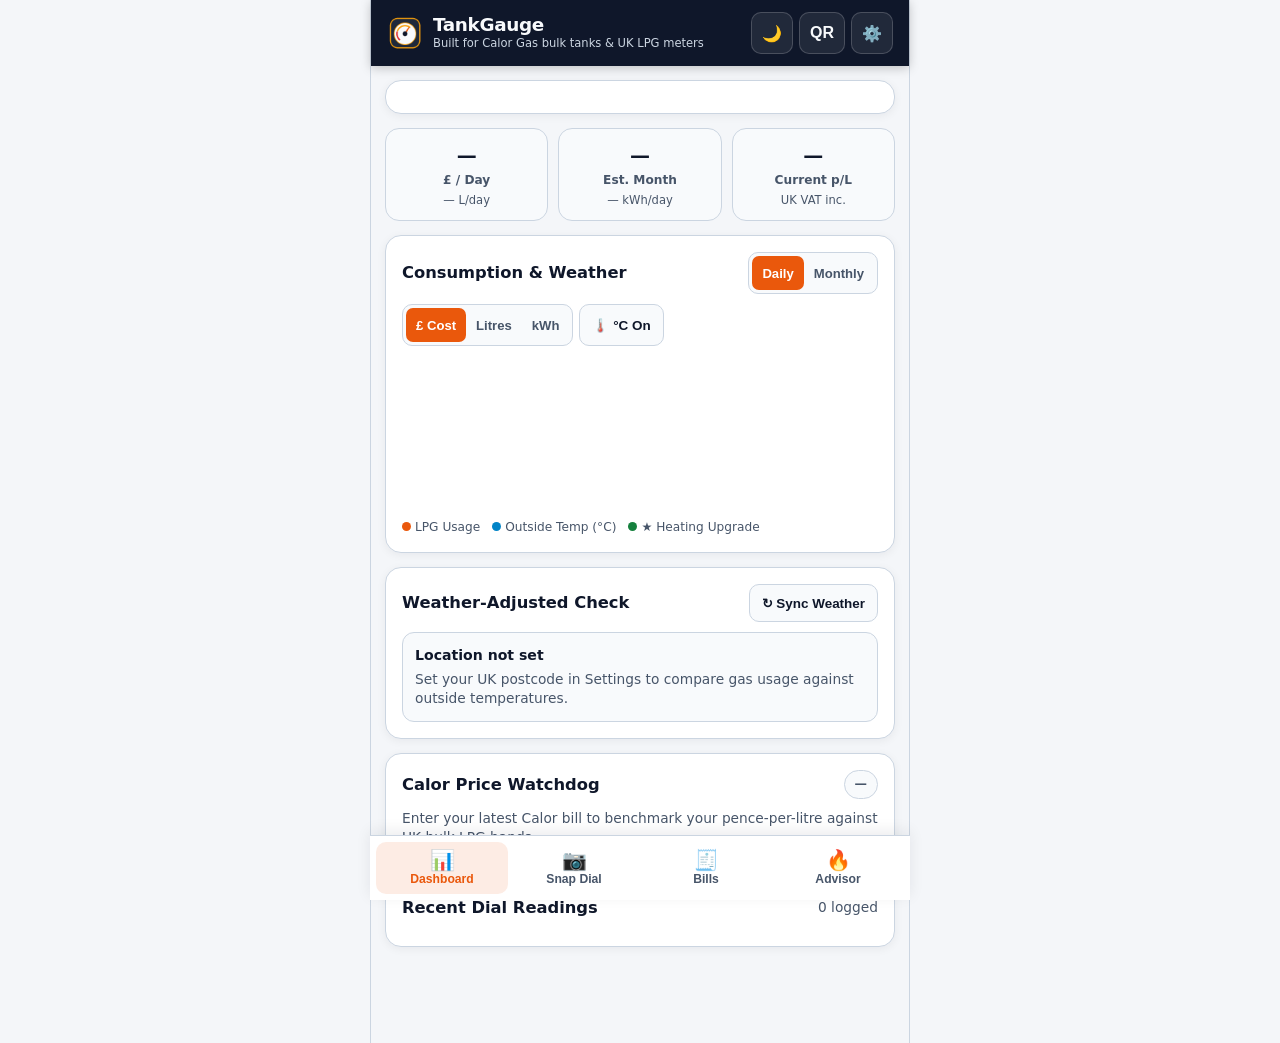
==== index.html @ f39e9ff8 "Initial release: TankGauge Calor & UK LPG PWA" ====
<!DOCTYPE html>
<html lang="en-GB" data-theme="light">
<head>
  <meta charset="UTF-8" />
  <meta name="viewport" content="width=device-width, initial-scale=1.0, viewport-fit=cover" />
  <meta name="theme-color" content="#0F172A" />
  <meta name="apple-mobile-web-app-capable" content="yes" />
  <meta name="apple-mobile-web-app-status-bar-style" content="black-translucent" />
  <title>TankGauge — Calor & UK LPG Tracker</title>
  <link rel="manifest" href="./manifest.json" />
  <link rel="icon" type="image/png" sizes="192x192" href="./icon-192.png" />
  <link rel="apple-touch-icon" href="./apple-touch-icon.png" />
  <link rel="stylesheet" href="./styles.css" />
</head>
<body>
  <div class="app-shell">
    <!-- Top Header -->
    <header class="top-header">
      <div class="brand-wrap">
        <img src="./icon-192.png" alt="TankGauge" class="brand-icon" />
        <div>
          <h1 class="brand-title">TankGauge</h1>
          <p class="brand-sub">Built for Calor Gas bulk tanks &amp; UK LPG meters</p>
        </div>
      </div>
      <div class="header-actions">
        <button type="button" class="icon-btn" id="btnThemeToggle" title="Toggle Daylight / Dark Mode" aria-label="Toggle theme">🌙</button>
        <button type="button" class="icon-btn" id="btnOpenShare" title="Share QR Code" aria-label="Share app QR">QR</button>
        <button type="button" class="icon-btn" id="btnOpenSettings" title="Settings" aria-label="Open settings">⚙️</button>
      </div>
    </header>

    <!-- Demo Ribbon -->
    <div id="demoRibbon" class="demo-ribbon" hidden>
      <span>Demo Mode Active (Aberdeenshire Sample)</span>
      <button type="button" id="btnClearDemoTop">Clear &amp; Use My Tank</button>
    </div>

    <main class="main-content">
      <!-- ==================== TAB 1: DASHBOARD ==================== -->
      <section id="tab-dashboard" class="tab-panel active">
        <div id="welcomeCard" class="card welcome-card" hidden>
          <h2 class="card-title">Welcome to TankGauge</h2>
          <p class="muted" style="margin:6px 0 12px;">
            Snap a close-up photo of your Calor tank dial, log your last gas bill, and track your real daily &amp; monthly £ cost — completely private on your phone.
          </p>
          <div class="btn-row">
            <button type="button" class="btn btn-primary" id="btnTryDemo">✨ Try Sample Data</button>
            <button type="button" class="btn btn-secondary" id="btnStartFirstSnap">📷 Snap Your First Dial</button>
          </div>
        </div>

        <div class="card">
          <div id="heroGaugeContainer"></div>
        </div>

        <div class="kpi-grid">
          <div class="kpi-pill">
            <div class="kpi-val" id="kpiDailyCost">—</div>
            <div class="kpi-lbl">£ / Day</div>
            <div class="kpi-sub" id="kpiLitresDay">— L/day</div>
          </div>
          <div class="kpi-pill">
            <div class="kpi-val" id="kpiMonthlyCost">—</div>
            <div class="kpi-lbl">Est. Month</div>
            <div class="kpi-sub" id="kpiKwhDay">— kWh/day</div>
          </div>
          <div class="kpi-pill">
            <div class="kpi-val" id="kpiCurrentPpl">—</div>
            <div class="kpi-lbl">Current p/L</div>
            <div class="kpi-sub" id="kpiPplDelta">UK VAT inc.</div>
          </div>
        </div>

        <!-- Usage & Weather Graph -->
        <div class="card">
          <div class="card-title-row">
            <h2 class="card-title">Consumption &amp; Weather</h2>
            <div class="seg-group" id="granularityToggle">
              <button type="button" class="seg-btn active" data-gran="daily">Daily</button>
              <button type="button" class="seg-btn" data-gran="monthly">Monthly</button>
            </div>
          </div>
          <div class="seg-bar">
            <div class="seg-group" id="metricToggle">
              <button type="button" class="seg-btn active" data-metric="cost">£ Cost</button>
              <button type="button" class="seg-btn" data-metric="litres">Litres</button>
              <button type="button" class="seg-btn" data-metric="kwh">kWh</button>
            </div>
            <button type="button" class="btn btn-sm btn-secondary" id="btnToggleWeatherOverlay">🌡️ °C On</button>
          </div>

          <div class="chart-box">
            <canvas id="consumptionChartCanvas"></canvas>
          </div>
          <div id="chartTooltip" class="chart-tooltip" hidden></div>
          <div class="chart-legend">
            <span><i class="dot" style="background:var(--accent);"></i>LPG Usage</span>
            <span><i class="dot" style="background:var(--sky);"></i>Outside Temp (°C)</span>
            <span><i class="dot" style="background:var(--ok);"></i>★ Heating Upgrade</span>
          </div>
        </div>

        <!-- Local Weather Insight -->
        <div class="card">
          <div class="card-title-row">
            <h2 class="card-title">Weather-Adjusted Check</h2>
            <button type="button" class="btn btn-sm btn-secondary" id="btnRefreshWeather">↻ Sync Weather</button>
          </div>
          <div class="weather-box">
            <div>
              <strong id="weatherLocationLabel">Location not set</strong>
              <p id="weatherInsightText" class="muted" style="margin:4px 0 0;">
                Set your UK postcode in Settings to compare gas usage against outside temperatures.
              </p>
            </div>
          </div>
        </div>

        <!-- Calor Price Watchdog Summary -->
        <div class="card">
          <div class="card-title-row">
            <h2 class="card-title">Calor Price Watchdog</h2>
            <span id="watchdogBadge" class="status-pill badge-muted">—</span>
          </div>
          <p id="watchdogSummaryText" class="muted" style="margin:0;">
            Enter your latest Calor bill to benchmark your pence-per-litre against UK bulk LPG bands.
          </p>
        </div>

        <!-- Reading History -->
        <div class="card">
          <div class="card-title-row">
            <h2 class="card-title">Recent Dial Readings</h2>
            <span class="muted" id="readingCountLabel">0 logged</span>
          </div>
          <div id="readingHistoryList" class="list-stack"></div>
        </div>
      </section>

      <!-- ==================== TAB 2: SNAP DIAL ==================== -->
      <section id="tab-snap" class="tab-panel">
        <!-- Bulk Tank Guided Camera Card -->
        <div class="card" id="bulkCameraCard">
          <div class="card-title-row">
            <h2 class="card-title">Guided Calor Dial Snap</h2>
            <span class="muted">Hold phone flat above dial</span>
          </div>

          <div class="camera-stage" id="cameraStage">
            <video id="cameraVideo" class="camera-video" playsinline muted hidden></video>
            <div class="reticle-overlay" id="reticleOverlay" hidden>
              <div class="reticle-ring">
                <span class="reticle-top-mark">12 O'CLOCK (50%)</span>
              </div>
              <div id="tiltBadge" class="tilt-badge">Align ring around dial</div>
            </div>
            <div id="cameraPlaceholder" class="camera-placeholder">
              <div style="font-size:2rem;">📷</div>
              <div><strong>Tap below to open your rear camera</strong><br /><span style="font-size:0.84rem;opacity:0.85;">Or upload a photo / test with a sample dial indoors</span></div>
              <button type="button" class="btn btn-primary" id="btnStartCamera">Start Live Camera</button>
            </div>
          </div>

          <div id="cameraControlsRow" class="field-grid" style="margin-top:10px;" hidden>
            <div class="field" id="zoomControlWrap" style="margin-bottom:0;" hidden>
              <label for="cameraZoomSlider">Zoom (<span id="zoomValueLabel">1.0x</span>)</label>
              <input type="range" id="cameraZoomSlider" min="1" max="3" step="0.1" value="1" />
            </div>
            <div style="display:flex;align-items:flex-end;gap:8px;">
              <button type="button" class="btn btn-secondary btn-block" id="btnToggleTorch" hidden>🔦 Light Off</button>
            </div>
          </div>

          <div class="btn-row" style="margin-top:12px;">
            <button type="button" class="btn btn-primary" id="btnCaptureFrame" hidden>📸 Capture Dial</button>
            <label class="btn btn-secondary" for="dialPhotoUpload" style="margin:0;">
              🖼️ Upload / Take Photo
              <input type="file" id="dialPhotoUpload" accept="image/*" capture="environment" hidden />
            </label>
            <button type="button" class="btn btn-secondary" id="btnTestSampleDial">🎯 Test Sample Dial</button>
          </div>
          <div id="samplePresetBar" class="seg-bar" style="margin-top:8px;" hidden>
            <span class="muted" style="align-self:center;margin-right:4px;">Test dial at:</span>
            <button type="button" class="btn btn-sm btn-secondary sample-dial-btn" data-pct="22">22% (Low)</button>
            <button type="button" class="btn btn-sm btn-secondary sample-dial-btn" data-pct="48">48%</button>
            <button type="button" class="btn btn-sm btn-secondary sample-dial-btn" data-pct="76">76%</button>
          </div>
        </div>

        <!-- Bulk Needle Confirmation Card -->
        <div class="card" id="confirmNeedleCard" hidden>
          <div class="card-title-row">
            <h2 class="card-title">Confirm Needle Reading</h2>
            <span id="confidenceBadge" class="status-pill badge-ok">Auto Match</span>
          </div>
          <p class="muted" style="margin:0 0 8px;">
            Drag the glowing orange line to match your needle tip, or tap <strong>-0.5% / +0.5%</strong>.
          </p>

          <canvas id="dialOverlayCanvas" class="overlay-canvas"></canvas>

          <div class="nudge-row">
            <button type="button" class="btn btn-secondary" id="btnNudgeDown">−0.5%</button>
            <div class="detected-pct-readout" id="detectedPctDisplay">50.0%</div>
            <button type="button" class="btn btn-secondary" id="btnNudgeUp">+0.5%</button>
          </div>

          <div class="btn-row" style="margin-bottom:10px;">
            <button type="button" class="btn btn-sm btn-secondary" id="btnToggleDragMode">🎯 Drag: Needle Tip</button>
            <button type="button" class="btn btn-sm btn-secondary" id="btnReRunAutoDetect">↻ Re-scan Photo</button>
          </div>

          <div id="refillDetectBanner" class="alert-banner alert-warn" hidden>
            🚚 Tank level jumped up — looks like a Calor refill! We won't count this jump as gas burned.
            <label class="checkbox-row" style="margin-top:4px;min-height:32px;">
              <input type="checkbox" id="chkReadingIsRefill" checked />
              <span>Mark as Tank Refill Delivery</span>
            </label>
          </div>

          <div class="field-grid">
            <div class="field">
              <label for="bulkReadingDate">Date</label>
              <input type="date" id="bulkReadingDate" />
            </div>
            <div class="field">
              <label>Estimated Tank Vol.</label>
              <input type="text" id="bulkReadingLitresPreview" readonly />
            </div>
          </div>
          <div class="field">
            <label for="bulkReadingNote">Note (optional)</label>
            <input type="text" id="bulkReadingNote" placeholder="e.g. Frosty morning check" />
          </div>

          <div class="btn-row">
            <button type="button" class="btn btn-primary" id="btnSaveBulkReading">✅ Save Reading</button>
            <button type="button" class="btn btn-secondary" id="btnDiscardSnap">Retake</button>
          </div>
        </div>

        <!-- Piped Meter Mode Card -->
        <div class="card" id="meterSnapCard" hidden>
          <div class="card-title-row">
            <h2 class="card-title">Log Piped LPG Meter</h2>
            <span class="muted" id="meterUnitBadge">m³</span>
          </div>
          <div class="field">
            <label for="meterValueInput">Current Meter Reading (<span id="meterUnitLabel">m³</span>)</label>
            <input type="number" step="0.01" id="meterValueInput" placeholder="e.g. 1428.50" />
          </div>
          <div class="field-grid">
            <div class="field">
              <label for="meterReadingDate">Date</label>
              <input type="date" id="meterReadingDate" />
            </div>
            <div class="field">
              <label for="meterReadingNote">Note (optional)</label>
              <input type="text" id="meterReadingNote" placeholder="e.g. Box check" />
            </div>
          </div>
          <div class="btn-row" style="margin-bottom:10px;">
            <label class="btn btn-secondary" for="meterPhotoUpload" style="margin:0;">
              📸 Snap Meter Photo
              <input type="file" id="meterPhotoUpload" accept="image/*" capture="environment" hidden />
            </label>
            <button type="button" class="btn btn-secondary" id="btnAiReadMeter">✨ AI Read Digits</button>
          </div>
          <button type="button" class="btn btn-primary btn-block" id="btnSaveMeterReading">✅ Save Meter Reading</button>
        </div>
      </section>

      <!-- ==================== TAB 3: BILLS ==================== -->
      <section id="tab-bills" class="tab-panel">
        <div class="card">
          <div class="card-title-row">
            <h2 class="card-title">Add Calor / LPG Bill</h2>
            <button type="button" class="btn btn-sm btn-secondary" id="btnOpenTankHelper">🧮 Tank Size Helper</button>
          </div>

          <div class="btn-row" style="margin-bottom:12px;">
            <label class="btn btn-secondary btn-sm" for="billPhotoUpload" style="margin:0;">
              ✨ AI Scan Bill Photo
              <input type="file" id="billPhotoUpload" accept="image/*" hidden />
            </label>
          </div>

          <form id="billForm">
            <div class="field-grid">
              <div class="field">
                <label for="billDate">Delivery / Bill Date</label>
                <input type="date" id="billDate" required />
              </div>
              <div class="field">
                <label for="billSupplier">Supplier</label>
                <input type="text" id="billSupplier" value="Calor Gas" />
              </div>
            </div>

            <div class="field-grid">
              <div class="field">
                <label for="billLitres" id="billQtyLabel">Litres Delivered</label>
                <input type="number" step="0.1" min="1" id="billLitres" placeholder="e.g. 1000" required />
              </div>
              <div class="field">
                <label for="billUnitType">Unit</label>
                <select id="billUnitType">
                  <option value="litres">Litres (Bulk Tank)</option>
                  <option value="m3">m³ (Piped Meter)</option>
                  <option value="ft3">ft³ (Imperial Meter)</option>
                </select>
              </div>
            </div>

            <div class="field-grid">
              <div class="field">
                <label for="billTotalPaid">Total Paid (£)</label>
                <input type="number" step="0.01" min="0" id="billTotalPaid" placeholder="e.g. 650.00" />
              </div>
              <div class="field">
                <label for="billUnitPrice">OR Unit Price (p/L)</label>
                <input type="number" step="0.01" min="0" id="billUnitPrice" placeholder="e.g. 65.0" />
              </div>
            </div>

            <div class="field-grid">
              <div class="field">
                <label for="billStandingCharge">Standing Charge (p/day)</label>
                <input type="number" step="0.1" min="0" id="billStandingCharge" value="23.0" />
              </div>
              <div class="field" style="justify-content:flex-end;">
                <label class="checkbox-row">
                  <input type="checkbox" id="billVatIncluded" checked />
                  <span>Prices include 5% UK VAT</span>
                </label>
              </div>
            </div>

            <div class="field">
              <label for="billNote">Note (optional)</label>
              <input type="text" id="billNote" placeholder="e.g. Autumn top-up" />
            </div>

            <button type="submit" class="btn btn-primary btn-block">💾 Save Gas Bill</button>
          </form>
        </div>

        <div class="card">
          <div class="card-title-row">
            <h2 class="card-title">Price per Litre Trend (inc. 5% VAT)</h2>
            <span class="muted">Green = Typical UK 55–68p/L</span>
          </div>
          <div class="chart-box">
            <canvas id="priceTrendCanvas"></canvas>
          </div>
        </div>

        <div class="card">
          <div class="card-title-row">
            <h2 class="card-title">Saved Bills</h2>
            <span class="muted" id="billCountLabel">0 bills</span>
          </div>
          <div id="billHistoryList" class="list-stack"></div>
        </div>
      </section>

      <!-- ==================== TAB 4: ADVISOR ==================== -->
      <section id="tab-advisor" class="tab-panel">
        <div class="card">
          <div class="card-title-row">
            <h2 class="card-title">Your Home &amp; Heater Setup</h2>
            <span class="muted">6 quick taps</span>
          </div>

          <div class="field-grid">
            <div class="field">
              <label for="profHomeType">Home Type</label>
              <select id="profHomeType">
                <option value="park_home">Park Home / Lodge</option>
                <option value="stone_cottage">Stone / Rural Cottage</option>
                <option value="detached_modern">Detached House</option>
                <option value="semi_terrace">Semi / Terrace</option>
                <option value="bungalow">Bungalow</option>
              </select>
            </div>
            <div class="field">
              <label for="profHeaterType">Heater / Boiler</label>
              <select id="profHeaterType">
                <option value="condensing_combi">Modern Condensing Combi</option>
                <option value="system_tank">System Boiler + Water Tank</option>
                <option value="old_boiler">Older Non-Condensing Boiler</option>
                <option value="warm_air">Warm-Air Gas Heater</option>
                <option value="gas_fires">Gas Fires / Convector</option>
              </select>
            </div>
          </div>

          <div class="field-grid">
            <div class="field">
              <label for="profControls">Controls</label>
              <select id="profControls">
                <option value="smart_trv">Smart Stat + Room TRVs</option>
                <option value="programmer_stat">Timer + Room Stat</option>
                <option value="basic_on_off">Basic On/Off Only</option>
              </select>
            </div>
            <div class="field">
              <label for="profFlowTemp">Radiator Temp Setting</label>
              <select id="profFlowTemp">
                <option value="high_70plus">High (70–80°C / Default)</option>
                <option value="medium_60_70">Medium (61–69°C)</option>
                <option value="low_under_60">Low (55–60°C / Condensing)</option>
                <option value="unknown">Not Sure</option>
              </select>
            </div>
          </div>

          <div class="field-grid">
            <div class="field">
              <label for="profInsulation">Insulation Level</label>
              <select id="profInsulation">
                <option value="poor">Draughty / Older</option>
                <option value="average">Average Double Glazed</option>
                <option value="good">Well Insulated</option>
              </select>
            </div>
            <div class="field">
              <label for="profRegion">UK Region (Grants)</label>
              <select id="profRegion">
                <option value="scotland">Scotland</option>
                <option value="england_wales">England &amp; Wales</option>
                <option value="ni">Northern Ireland</option>
              </select>
            </div>
          </div>
        </div>

        <!-- Savings Summary -->
        <div class="card">
          <div class="card-title-row">
            <h2 class="card-title">Tailored Annual Savings</h2>
            <span id="adviceBasisBadge" class="status-pill badge-muted">Estimated</span>
          </div>
          <div class="kpi-grid">
            <div class="kpi-pill">
              <div class="kpi-val" style="color:var(--ok);" id="advImplementedVal">£0</div>
              <div class="kpi-lbl">Saved / Yr</div>
            </div>
            <div class="kpi-pill">
              <div class="kpi-val" style="color:var(--accent);" id="advRemainingVal">£0</div>
              <div class="kpi-lbl">Still Available</div>
            </div>
            <div class="kpi-pill">
              <div class="kpi-val" id="advBaselineVal">£1,450</div>
              <div class="kpi-lbl">Est. Yearly Gas</div>
            </div>
          </div>
        </div>

        <div class="card">
          <h2 class="card-title" style="margin-bottom:10px;">1. £0 Quick Wins Today</h2>
          <div id="tipsQuickWins" class="list-stack"></div>
        </div>

        <div class="card">
          <h2 class="card-title" style="margin-bottom:10px;">2. Low-Cost Tweaks (£15–£250)</h2>
          <div id="tipsLowCost" class="list-stack"></div>
        </div>

        <div class="card">
          <h2 class="card-title" style="margin-bottom:10px;">3. Major Upgrades &amp; UK Grants</h2>
          <div id="tipsMajorUpgrades" class="list-stack"></div>
          <div id="grantLinksBox" style="margin-top:12px;display:flex;flex-direction:column;gap:8px;"></div>
        </div>
      </section>
    </main>

    <!-- Bottom Tab Bar -->
    <nav class="bottom-nav" aria-label="Primary navigation">
      <button type="button" class="nav-btn active" data-tab="dashboard">
        <span class="nav-ico">📊</span><span>Dashboard</span>
      </button>
      <button type="button" class="nav-btn" data-tab="snap">
        <span class="nav-ico">📷</span><span>Snap Dial</span>
      </button>
      <button type="button" class="nav-btn" data-tab="bills">
        <span class="nav-ico">🧾</span><span>Bills</span>
      </button>
      <button type="button" class="nav-btn" data-tab="advisor">
        <span class="nav-ico">🔥</span><span>Advisor</span>
      </button>
    </nav>
  </div>

  <!-- ==================== SETTINGS MODAL ==================== -->
  <div id="settingsModal" class="modal-backdrop" hidden>
    <div class="modal-sheet">
      <div class="modal-head">
        <h2 class="card-title">TankGauge Settings</h2>
        <button type="button" class="btn btn-sm btn-secondary" data-close-modal="settingsModal">✕ Close</button>
      </div>

      <div class="field-grid">
        <div class="field">
          <label for="setMode">Gas Setup Mode</label>
          <select id="setMode">
            <option value="bulk">Bulk Calor Tank (% Dial)</option>
            <option value="meter">Piped LPG Meter (m³ / ft³)</option>
          </select>
        </div>
        <div class="field">
          <label for="setTankCapacity">Tank Size (Litres)</label>
          <select id="setTankCapacity">
            <option value="1200">1,200 L (Standard Small)</option>
            <option value="1410">1,410 L (Above Ground)</option>
            <option value="2000">2,000 L (Medium)</option>
            <option value="2200">2,200 L (Calor Medium)</option>
            <option value="2400">2,400 L (Large)</option>
            <option value="4000">4,000 L (Extra Large)</option>
          </select>
        </div>
      </div>

      <div class="field-grid">
        <div class="field">
          <label for="setReorderPct">Reorder Alert (%)</label>
          <input type="number" min="10" max="45" id="setReorderPct" value="25" />
        </div>
        <div class="field">
          <label for="setMeterUnit">Piped Meter Unit</label>
          <select id="setMeterUnit">
            <option value="m3">m³ (Metric)</option>
            <option value="ft3">ft³ (Imperial)</option>
            <option value="litres">Litres</option>
          </select>
        </div>
      </div>

      <hr style="border:none;border-top:1px solid var(--border);margin:10px 0;" />

      <div class="field">
        <label for="setDialPreset">Dial Scale Preset</label>
        <select id="setDialPreset">
          <option value="rochester_5_95">Calor Rochester (5%–95%, ±140°)</option>
          <option value="rochester_0_90">Rochester Standard (0%–90%, ±135°)</option>
          <option value="srg_10_90">SRG / Magnetel (10%–90%, ±135°)</option>
        </select>
      </div>
      <div class="field-grid">
        <div class="field">
          <label for="setDialRotation">Dial Rotation Offset (°): <span id="rotValLbl">0°</span></label>
          <input type="range" id="setDialRotation" min="-25" max="25" step="1" value="0" />
        </div>
        <div class="field">
          <label for="setDialSpan">Needle Sweep (°): <span id="spanValLbl">±140°</span></label>
          <input type="range" id="setDialSpan" min="115" max="155" step="1" value="140" />
        </div>
      </div>

      <hr style="border:none;border-top:1px solid var(--border);margin:10px 0;" />

      <div class="field">
        <label for="setLocationQuery">UK Postcode or Town (for free local weather)</label>
        <div style="display:flex;gap:8px;">
          <input type="text" id="setLocationQuery" placeholder="e.g. AB51 0YX or Kintore" />
          <button type="button" class="btn btn-secondary" id="btnSaveLocation">Find &amp; Sync</button>
        </div>
      </div>

      <div class="field">
        <label for="setGeminiKey">Optional Gemini API Key (only for AI Bill/Meter Scan)</label>
        <input type="password" id="setGeminiKey" placeholder="Leave blank — 100% optional" />
        <span class="muted">Stored only in this phone's browser. Dial reading &amp; all graphs need zero key.</span>
      </div>

      <hr style="border:none;border-top:1px solid var(--border);margin:10px 0;" />

      <div class="btn-row">
        <button type="button" class="btn btn-sm btn-secondary" id="btnExportJson">⬇️ Backup JSON</button>
        <button type="button" class="btn btn-sm btn-secondary" id="btnExportCsv">📄 Export CSV</button>
        <label class="btn btn-sm btn-secondary" for="importJsonInput" style="margin:0;">
          ⬆️ Restore JSON
          <input type="file" id="importJsonInput" accept=".json,application/json" hidden />
        </label>
      </div>
      <div class="btn-row" style="margin-top:10px;">
        <button type="button" class="btn btn-sm btn-secondary" id="btnToggleDemoSettings">✨ Load Sample Data</button>
        <button type="button" class="btn btn-sm btn-danger" id="btnResetAll">🗑️ Reset All Data</button>
      </div>
    </div>
  </div>

  <!-- ==================== SHARE QR MODAL ==================== -->
  <div id="shareModal" class="modal-backdrop" hidden>
    <div class="modal-sheet" style="text-align:center;">
      <div class="modal-head">
        <h2 class="card-title">Install / Share TankGauge</h2>
        <button type="button" class="btn btn-sm btn-secondary" data-close-modal="shareModal">✕ Close</button>
      </div>
      <p class="muted">Point any phone camera at this QR code to open and install TankGauge onto the home screen.</p>
      <img src="./qr_tank_gauge.png" alt="TankGauge QR Code" class="qr-frame" />
      <p style="font-size:0.82rem;word-break:break-all;"><strong>https://eric1ramaz-sys.github.io/tank-gauge/</strong></p>
      <button type="button" class="btn btn-primary btn-block" id="btnCopyShareUrl">📋 Copy App Link</button>
    </div>
  </div>

  <!-- ==================== TANK SIZE HELPER MODAL ==================== -->
  <div id="tankHelperModal" class="modal-backdrop" hidden>
    <div class="modal-sheet">
      <div class="modal-head">
        <h2 class="card-title">Help Me Find My Tank Size</h2>
        <button type="button" class="btn btn-sm btn-secondary" data-close-modal="tankHelperModal">✕ Close</button>
      </div>
      <p class="muted">Use any past Calor delivery ticket where you remember roughly what the dial read before and after filling.</p>
      <div class="field">
        <label for="helpLitres">Litres Delivered on Ticket</label>
        <input type="number" id="helpLitres" placeholder="e.g. 1000" />
      </div>
      <div class="field-grid">
        <div class="field">
          <label for="helpPctBefore">Dial % Before</label>
          <input type="number" id="helpPctBefore" placeholder="e.g. 25" />
        </div>
        <div class="field">
          <label for="helpPctAfter">Dial % After</label>
          <input type="number" id="helpPctAfter" placeholder="e.g. 75" />
        </div>
      </div>
      <div id="tankHelperResult" class="alert-banner alert-ok" hidden></div>
      <div class="btn-row">
        <button type="button" class="btn btn-secondary" id="btnCalcTankSize">Calculate Size</button>
        <button type="button" class="btn btn-primary" id="btnApplyTankSize" hidden>Use This Tank Size</button>
      </div>
    </div>
  </div>

  <!-- ==================== PHOTO LIGHTBOX MODAL ==================== -->
  <div id="photoModal" class="modal-backdrop" hidden>
    <div class="modal-sheet" style="text-align:center;">
      <div class="modal-head">
        <h2 class="card-title" id="photoModalTitle">Saved Dial Photo</h2>
        <button type="button" class="btn btn-sm btn-secondary" data-close-modal="photoModal">✕ Close</button>
      </div>
      <img id="photoModalImg" alt="Saved dial photo" style="width:100%;max-width:380px;border-radius:12px;" />
    </div>
  </div>

  <div id="toast" class="toast" hidden></div>

  <script src="./engine.js"></script>
  <script src="./vision.js"></script>
  <script src="./weather.js"></script>
  <script src="./charts.js"></script>
  <script src="./app.js"></script>
</body>
</html>
---- styles.css ----
:root {
  --bg: #f4f6f9;
  --surface: #ffffff;
  --surface-alt: #f8fafc;
  --header-bg: #0f172a;
  --header-text: #f8fafc;
  --text: #0f172a;
  --muted: #475569;
  --border: #cbd5e1;
  --accent: #ea580c;
  --accent-hover: #c2410c;
  --accent-soft: rgba(234, 88, 12, 0.11);
  --amber: #d97706;
  --ok: #15803d;
  --ok-soft: rgba(22, 163, 74, 0.13);
  --warn: #b45309;
  --warn-soft: rgba(245, 158, 11, 0.16);
  --danger: #b91c1c;
  --danger-soft: rgba(220, 38, 38, 0.13);
  --sky: #0284c7;
  --shadow: 0 2px 10px rgba(15, 23, 42, 0.06);
  --radius: 16px;
}

[data-theme='dark'] {
  --bg: #0b1120;
  --surface: #131c31;
  --surface-alt: #1a2640;
  --header-bg: #080d19;
  --header-text: #f8fafc;
  --text: #f1f5f9;
  --muted: #94a3b8;
  --border: #2b3a55;
  --accent: #fb923c;
  --accent-hover: #f97316;
  --accent-soft: rgba(251, 146, 60, 0.15);
  --amber: #fbbf24;
  --ok: #4ade80;
  --ok-soft: rgba(74, 222, 128, 0.14);
  --warn: #fbbf24;
  --warn-soft: rgba(251, 191, 36, 0.14);
  --danger: #f87171;
  --danger-soft: rgba(248, 113, 113, 0.16);
  --sky: #38bdf8;
  --shadow: 0 4px 16px rgba(0, 0, 0, 0.35);
}

* {
  box-sizing: border-box;
  -webkit-tap-highlight-color: transparent;
}

html,
body {
  margin: 0;
  padding: 0;
  background: var(--bg);
  color: var(--text);
  font-family: system-ui, -apple-system, 'Segoe UI', Roboto, Helvetica, Arial, sans-serif;
  font-size: 16px;
  line-height: 1.45;
}

.app-shell {
  max-width: 540px;
  min-height: 100vh;
  margin: 0 auto;
  background: var(--bg);
  display: flex;
  flex-direction: column;
  padding-bottom: calc(82px + env(safe-area-inset-bottom));
}

@media (min-width: 600px) {
  .app-shell {
    border-left: 1px solid var(--border);
    border-right: 1px solid var(--border);
  }
}

.top-header {
  position: sticky;
  top: 0;
  z-index: 40;
  background: var(--header-bg);
  color: var(--header-text);
  padding: 12px 16px;
  display: flex;
  align-items: center;
  justify-content: space-between;
  gap: 10px;
  box-shadow: 0 2px 10px rgba(0, 0, 0, 0.22);
}

.brand-wrap {
  display: flex;
  align-items: center;
  gap: 10px;
  min-width: 0;
}

.brand-icon {
  width: 36px;
  height: 36px;
  border-radius: 10px;
  flex-shrink: 0;
}

.brand-title {
  margin: 0;
  font-size: 1.15rem;
  font-weight: 800;
  letter-spacing: -0.02em;
  line-height: 1.15;
}

.brand-sub {
  margin: 0;
  font-size: 0.72rem;
  color: #cbd5e1;
  white-space: nowrap;
  overflow: hidden;
  text-overflow: ellipsis;
}

.header-actions {
  display: flex;
  align-items: center;
  gap: 6px;
  flex-shrink: 0;
}

.icon-btn {
  min-width: 42px;
  min-height: 42px;
  padding: 0 10px;
  border-radius: 10px;
  border: 1px solid rgba(255, 255, 255, 0.18);
  background: rgba(255, 255, 255, 0.08);
  color: #f8fafc;
  font-size: 1rem;
  font-weight: 600;
  cursor: pointer;
  display: inline-flex;
  align-items: center;
  justify-content: center;
}

.icon-btn:active {
  transform: scale(0.96);
}

.demo-ribbon {
  background: #f59e0b;
  color: #0f172a;
  padding: 9px 14px;
  font-size: 0.85rem;
  font-weight: 700;
  display: flex;
  align-items: center;
  justify-content: space-between;
  gap: 10px;
}

.demo-ribbon button {
  min-height: 36px;
  padding: 4px 12px;
  border-radius: 8px;
  border: 1px solid #0f172a;
  background: #ffffff;
  color: #0f172a;
  font-weight: 700;
  cursor: pointer;
  flex-shrink: 0;
}

.main-content {
  padding: 14px;
  display: flex;
  flex-direction: column;
  gap: 14px;
}

.tab-panel {
  display: none;
  flex-direction: column;
  gap: 14px;
}

.tab-panel.active {
  display: flex;
}

.card {
  background: var(--surface);
  border: 1px solid var(--border);
  border-radius: var(--radius);
  padding: 16px;
  box-shadow: var(--shadow);
}

.card-title-row {
  display: flex;
  align-items: center;
  justify-content: space-between;
  gap: 8px;
  margin-bottom: 10px;
}

.card-title {
  margin: 0;
  font-size: 1.02rem;
  font-weight: 800;
  color: var(--text);
}

.muted {
  color: var(--muted);
  font-size: 0.86rem;
}

.welcome-card {
  border: 2px solid var(--accent);
  background: var(--surface);
}

.btn {
  min-height: 48px;
  padding: 10px 16px;
  border-radius: 12px;
  border: 1px solid var(--border);
  background: var(--surface-alt);
  color: var(--text);
  font-size: 0.96rem;
  font-weight: 700;
  cursor: pointer;
  display: inline-flex;
  align-items: center;
  justify-content: center;
  gap: 8px;
  text-decoration: none;
  transition: transform 0.08s ease;
}

.btn:active {
  transform: scale(0.98);
}

.btn-primary {
  background: var(--accent);
  border-color: var(--accent);
  color: #ffffff;
}

.btn-primary:hover {
  background: var(--accent-hover);
}

.btn-secondary {
  background: var(--surface-alt);
  border-color: var(--border);
  color: var(--text);
}

.btn-danger {
  background: var(--danger-soft);
  border-color: var(--danger);
  color: var(--danger);
}

.btn-sm {
  min-height: 38px;
  padding: 6px 12px;
  font-size: 0.84rem;
  border-radius: 10px;
}

.btn-block {
  width: 100%;
}

.btn-row {
  display: flex;
  gap: 10px;
  flex-wrap: wrap;
}

.btn-row > .btn {
  flex: 1 1 140px;
}

/* Hero Gauge & KPI Pills */
.hero-gauge-wrap {
  display: flex;
  flex-direction: column;
  align-items: center;
}

.hero-gauge-svg {
  width: 100%;
  max-width: 248px;
  height: auto;
}

.hero-status-row {
  display: flex;
  flex-wrap: wrap;
  align-items: center;
  justify-content: center;
  gap: 8px;
  margin-top: 2px;
}

.countdown-text {
  font-size: 0.88rem;
  font-weight: 600;
  color: var(--muted);
}

.meter-hero-box {
  text-align: center;
  padding: 18px 8px;
}

.meter-hero-label {
  font-size: 0.85rem;
  font-weight: 700;
  color: var(--muted);
  text-transform: uppercase;
  letter-spacing: 0.04em;
}

.meter-hero-digits {
  font-size: 2.4rem;
  font-weight: 800;
  margin: 6px 0;
  font-variant-numeric: tabular-nums;
}

.meter-unit {
  font-size: 1.1rem;
  color: var(--accent);
}

.status-pill {
  display: inline-flex;
  align-items: center;
  padding: 4px 10px;
  border-radius: 999px;
  font-size: 0.78rem;
  font-weight: 800;
}

.badge-ok {
  background: var(--ok-soft);
  color: var(--ok);
}

.badge-warn {
  background: var(--warn-soft);
  color: var(--warn);
}

.badge-danger {
  background: var(--danger-soft);
  color: var(--danger);
}

.badge-muted {
  background: var(--surface-alt);
  color: var(--muted);
  border: 1px solid var(--border);
}

.kpi-grid {
  display: grid;
  grid-template-columns: repeat(3, 1fr);
  gap: 10px;
}

.kpi-pill {
  background: var(--surface-alt);
  border: 1px solid var(--border);
  border-radius: 14px;
  padding: 12px 10px;
  text-align: center;
}

.kpi-val {
  font-size: 1.25rem;
  font-weight: 800;
  color: var(--text);
  font-variant-numeric: tabular-nums;
}

.kpi-lbl {
  font-size: 0.76rem;
  font-weight: 700;
  color: var(--muted);
  margin-top: 2px;
}

.kpi-sub {
  font-size: 0.72rem;
  color: var(--muted);
  margin-top: 2px;
}

/* Segmented controls */
.seg-bar {
  display: flex;
  flex-wrap: wrap;
  gap: 6px;
  margin-bottom: 10px;
}

.seg-group {
  display: inline-flex;
  background: var(--surface-alt);
  border: 1px solid var(--border);
  border-radius: 10px;
  padding: 3px;
}

.seg-btn {
  min-height: 34px;
  padding: 4px 10px;
  border: none;
  border-radius: 7px;
  background: transparent;
  color: var(--muted);
  font-size: 0.82rem;
  font-weight: 700;
  cursor: pointer;
}

.seg-btn.active {
  background: var(--accent);
  color: #ffffff;
}

.chart-box {
  position: relative;
  width: 100%;
}

.chart-tooltip {
  margin-top: 6px;
  padding: 6px 10px;
  border-radius: 8px;
  background: var(--surface-alt);
  border: 1px solid var(--border);
  font-size: 0.82rem;
  font-weight: 700;
  color: var(--text);
}

.chart-legend {
  display: flex;
  flex-wrap: wrap;
  gap: 12px;
  font-size: 0.76rem;
  color: var(--muted);
  margin-top: 6px;
}

.dot {
  display: inline-block;
  width: 9px;
  height: 9px;
  border-radius: 50%;
  margin-right: 4px;
}

.weather-box {
  display: flex;
  align-items: flex-start;
  justify-content: space-between;
  gap: 10px;
  background: var(--surface-alt);
  border: 1px solid var(--border);
  border-radius: 12px;
  padding: 12px;
  font-size: 0.88rem;
}

/* Camera & Dial Overlay */
.camera-stage {
  position: relative;
  width: 100%;
  aspect-ratio: 1 / 1;
  background: #0f172a;
  border-radius: 14px;
  overflow: hidden;
  display: flex;
  align-items: center;
  justify-content: center;
}

.camera-video {
  width: 100%;
  height: 100%;
  object-fit: cover;
}

.reticle-overlay {
  position: absolute;
  inset: 0;
  pointer-events: none;
  display: flex;
  align-items: center;
  justify-content: center;
}

.reticle-ring {
  width: 78%;
  height: 78%;
  border-radius: 50%;
  border: 3px dashed rgba(245, 158, 11, 0.9);
  box-shadow: 0 0 0 999px rgba(15, 23, 42, 0.38);
  position: relative;
}

.reticle-top-mark {
  position: absolute;
  top: -12px;
  left: 50%;
  transform: translateX(-50%);
  background: #f59e0b;
  color: #0f172a;
  font-size: 0.7rem;
  font-weight: 800;
  padding: 2px 7px;
  border-radius: 99px;
}

.tilt-badge {
  position: absolute;
  bottom: 10px;
  left: 50%;
  transform: translateX(-50%);
  background: rgba(15, 23, 42, 0.82);
  color: #f8fafc;
  padding: 4px 12px;
  border-radius: 99px;
  font-size: 0.78rem;
  font-weight: 700;
}

.tilt-badge.flat {
  background: rgba(21, 128, 61, 0.9);
}

.camera-placeholder {
  position: absolute;
  inset: 0;
  display: flex;
  flex-direction: column;
  align-items: center;
  justify-content: center;
  gap: 10px;
  padding: 20px;
  text-align: center;
  color: #e2e8f0;
  background: #0f172a;
}

.overlay-canvas {
  width: 100%;
  max-width: 380px;
  aspect-ratio: 1 / 1;
  display: block;
  margin: 0 auto;
  border-radius: 14px;
  border: 2px solid var(--border);
  touch-action: none;
  cursor: crosshair;
}

.nudge-row {
  display: flex;
  align-items: center;
  justify-content: center;
  gap: 10px;
  margin: 12px 0;
}

.detected-pct-readout {
  font-size: 2rem;
  font-weight: 800;
  min-width: 105px;
  text-align: center;
  color: var(--accent);
  font-variant-numeric: tabular-nums;
}

/* Forms */
.field-grid {
  display: grid;
  grid-template-columns: 1fr 1fr;
  gap: 10px;
}

.field {
  display: flex;
  flex-direction: column;
  gap: 5px;
  margin-bottom: 10px;
}

.field label {
  font-size: 0.84rem;
  font-weight: 700;
  color: var(--text);
}

.field input,
.field select {
  min-height: 46px;
  padding: 10px 12px;
  border-radius: 10px;
  border: 1px solid var(--border);
  background: var(--surface-alt);
  color: var(--text);
  font-size: 1rem;
  width: 100%;
}

.checkbox-row {
  display: flex;
  align-items: center;
  gap: 10px;
  min-height: 44px;
  font-size: 0.92rem;
  font-weight: 600;
  cursor: pointer;
}

.checkbox-row input[type='checkbox'] {
  width: 22px;
  height: 22px;
  accent-color: var(--accent);
}

/* History & Advisor Cards */
.list-stack {
  display: flex;
  flex-direction: column;
  gap: 10px;
}

.list-item {
  display: flex;
  align-items: center;
  justify-content: space-between;
  gap: 10px;
  padding: 11px 12px;
  background: var(--surface-alt);
  border: 1px solid var(--border);
  border-radius: 12px;
}

.thumb-btn {
  width: 48px;
  height: 48px;
  padding: 0;
  border-radius: 10px;
  border: 1px solid var(--border);
  overflow: hidden;
  flex-shrink: 0;
  cursor: pointer;
  background: var(--surface);
}

.thumb-btn img {
  width: 100%;
  height: 100%;
  object-fit: cover;
  display: block;
}

.tip-card {
  border: 1px solid var(--border);
  border-radius: 14px;
  padding: 14px;
  background: var(--surface-alt);
  display: flex;
  flex-direction: column;
  gap: 8px;
}

.tip-card.done {
  border-color: var(--ok);
  opacity: 0.85;
}

.tip-head {
  display: flex;
  align-items: flex-start;
  justify-content: space-between;
  gap: 10px;
}

.tip-title {
  margin: 0;
  font-size: 0.98rem;
  font-weight: 800;
}

.tip-saving {
  background: var(--ok-soft);
  color: var(--ok);
  padding: 4px 9px;
  border-radius: 8px;
  font-size: 0.82rem;
  font-weight: 800;
  white-space: nowrap;
}

.tip-meta {
  display: flex;
  flex-wrap: wrap;
  gap: 8px;
  font-size: 0.8rem;
  color: var(--muted);
}

.tip-details summary {
  cursor: pointer;
  font-size: 0.85rem;
  font-weight: 700;
  color: var(--accent);
}

.tip-details p {
  margin: 6px 0 0;
  font-size: 0.86rem;
  color: var(--text);
}

/* Bottom Navigation */
.bottom-nav {
  position: fixed;
  bottom: 0;
  left: 50%;
  transform: translateX(-50%);
  width: 100%;
  max-width: 540px;
  background: var(--surface);
  border-top: 1px solid var(--border);
  display: grid;
  grid-template-columns: repeat(4, 1fr);
  padding: 6px 6px calc(6px + env(safe-area-inset-bottom));
  z-index: 45;
  box-shadow: 0 -4px 14px rgba(15, 23, 42, 0.08);
}

.nav-btn {
  min-height: 52px;
  border: none;
  background: transparent;
  color: var(--muted);
  display: flex;
  flex-direction: column;
  align-items: center;
  justify-content: center;
  gap: 2px;
  font-size: 0.76rem;
  font-weight: 700;
  border-radius: 10px;
  cursor: pointer;
}

.nav-btn .nav-ico {
  font-size: 1.25rem;
  line-height: 1;
}

.nav-btn.active {
  color: var(--accent);
  background: var(--accent-soft);
}

/* Modals / Drawers */
.modal-backdrop {
  position: fixed;
  inset: 0;
  background: rgba(15, 23, 42, 0.65);
  z-index: 80;
  display: flex;
  align-items: flex-end;
  justify-content: center;
  padding: 12px;
}

.modal-backdrop[hidden] {
  display: none;
}

.modal-sheet {
  width: 100%;
  max-width: 520px;
  max-height: 88vh;
  overflow-y: auto;
  background: var(--surface);
  color: var(--text);
  border: 1px solid var(--border);
  border-radius: 18px;
  padding: 18px;
  box-shadow: 0 12px 30px rgba(0, 0, 0, 0.35);
}

.modal-head {
  display: flex;
  align-items: center;
  justify-content: space-between;
  margin-bottom: 12px;
}

.qr-frame {
  display: block;
  width: 220px;
  height: 220px;
  margin: 12px auto;
  border-radius: 12px;
  border: 6px solid #ffffff;
  background: #ffffff;
}

.toast {
  position: fixed;
  bottom: calc(84px + env(safe-area-inset-bottom));
  left: 50%;
  transform: translateX(-50%);
  background: #0f172a;
  color: #f8fafc;
  padding: 10px 16px;
  border-radius: 99px;
  font-size: 0.88rem;
  font-weight: 700;
  z-index: 95;
  box-shadow: 0 6px 20px rgba(0, 0, 0, 0.3);
  max-width: 90vw;
  text-align: center;
}

.toast[hidden] {
  display: none;
}

.alert-banner {
  padding: 10px 12px;
  border-radius: 12px;
  font-size: 0.88rem;
  font-weight: 700;
  margin-bottom: 10px;
}

.alert-warn {
  background: var(--warn-soft);
  color: var(--warn);
  border: 1px solid var(--amber);
}

.alert-ok {
  background: var(--ok-soft);
  color: var(--ok);
  border: 1px solid var(--ok);
}

[hidden] {
  display: none !important;
}
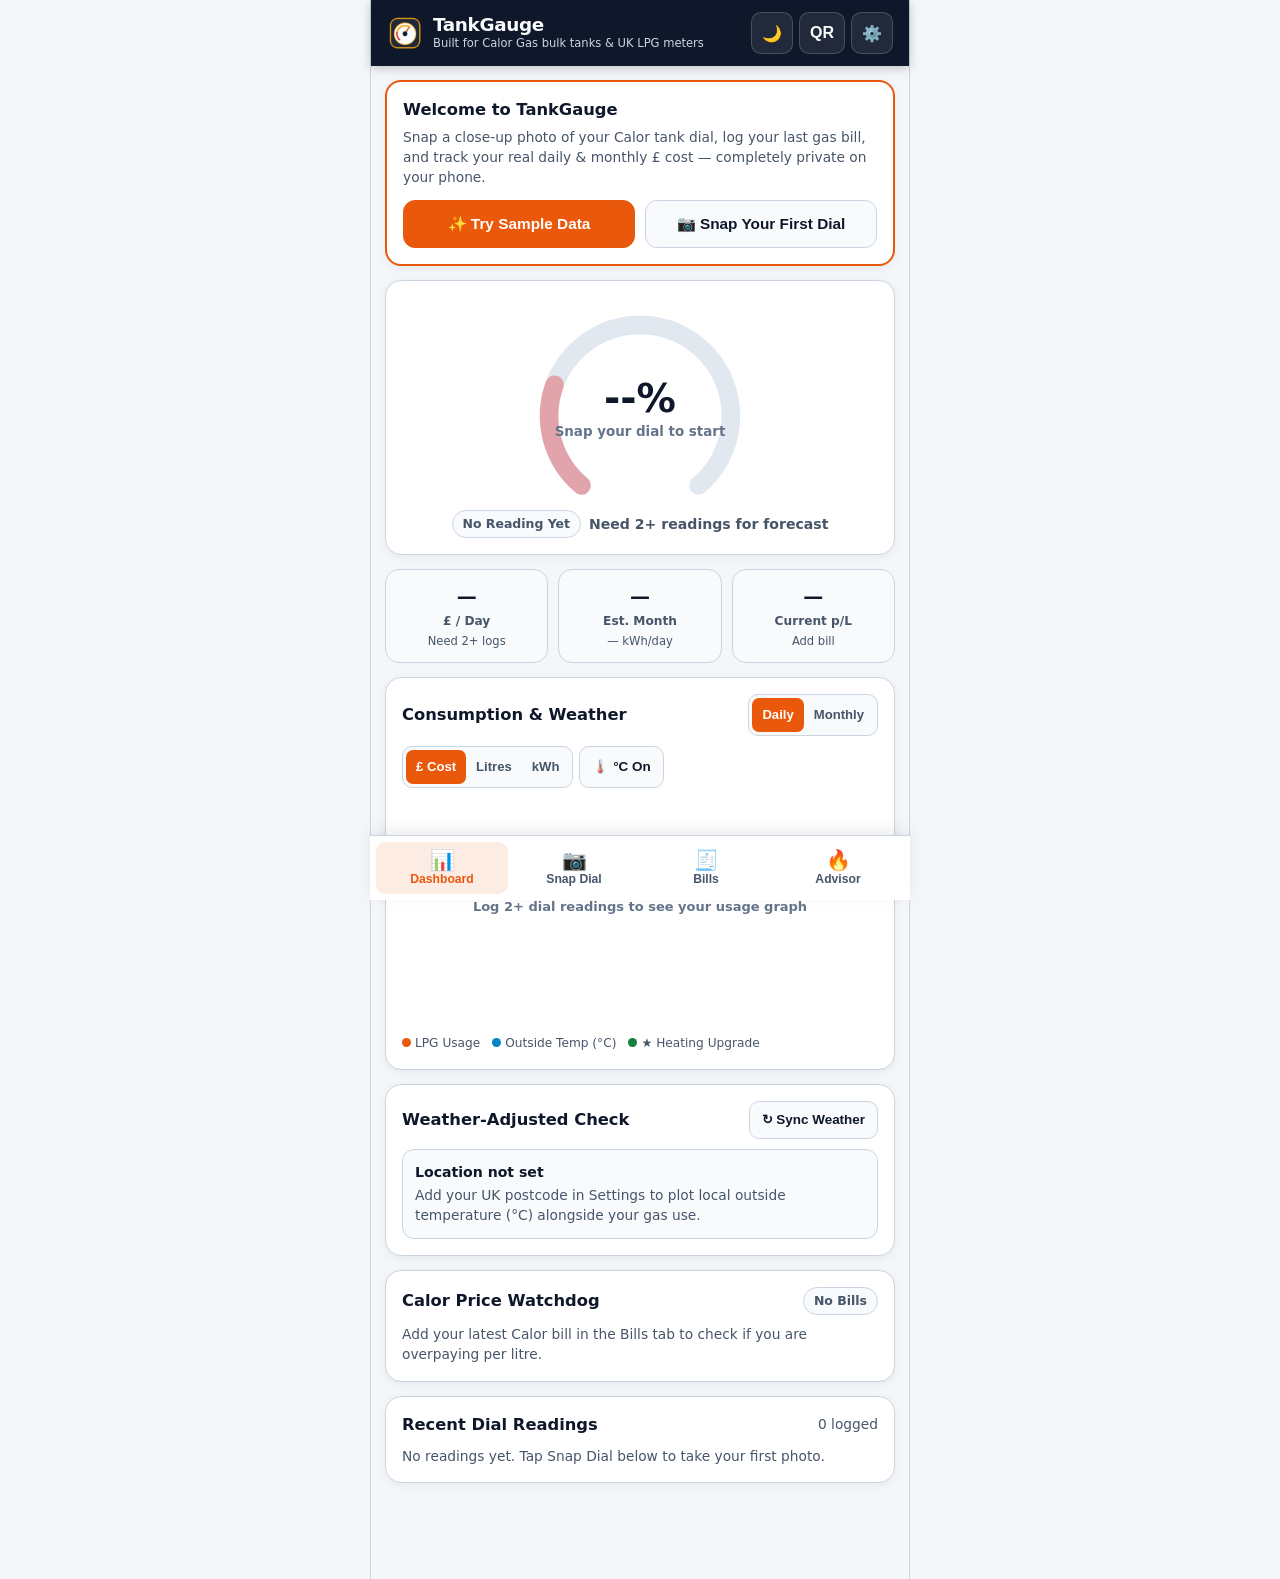
==== commit bbe5f99f: "Add cache-busting asset versions (?v=3) and reload-safe SW v3" ====
--- a/index.html
+++ b/index.html
@@ -10,7 +10,7 @@
   <link rel="manifest" href="./manifest.json" />
   <link rel="icon" type="image/png" sizes="192x192" href="./icon-192.png" />
   <link rel="apple-touch-icon" href="./apple-touch-icon.png" />
-  <link rel="stylesheet" href="./styles.css" />
+  <link rel="stylesheet" href="./styles.css?v=3" />
 </head>
 <body>
   <div class="app-shell">
@@ -648,10 +648,10 @@
 
   <div id="toast" class="toast" hidden></div>
 
-  <script src="./engine.js"></script>
-  <script src="./vision.js"></script>
-  <script src="./weather.js"></script>
-  <script src="./charts.js"></script>
-  <script src="./app.js"></script>
+  <script src="./engine.js?v=3"></script>
+  <script src="./vision.js?v=3"></script>
+  <script src="./weather.js?v=3"></script>
+  <script src="./charts.js?v=3"></script>
+  <script src="./app.js?v=3"></script>
 </body>
 </html>
--- a/styles.css
+++ b/styles.css
@@ -97,6 +97,12 @@
   align-items: center;
   gap: 10px;
   min-width: 0;
+  flex: 1 1 auto;
+}
+
+.brand-wrap > div {
+  min-width: 0;
+  overflow: hidden;
 }
 
 .brand-icon {
